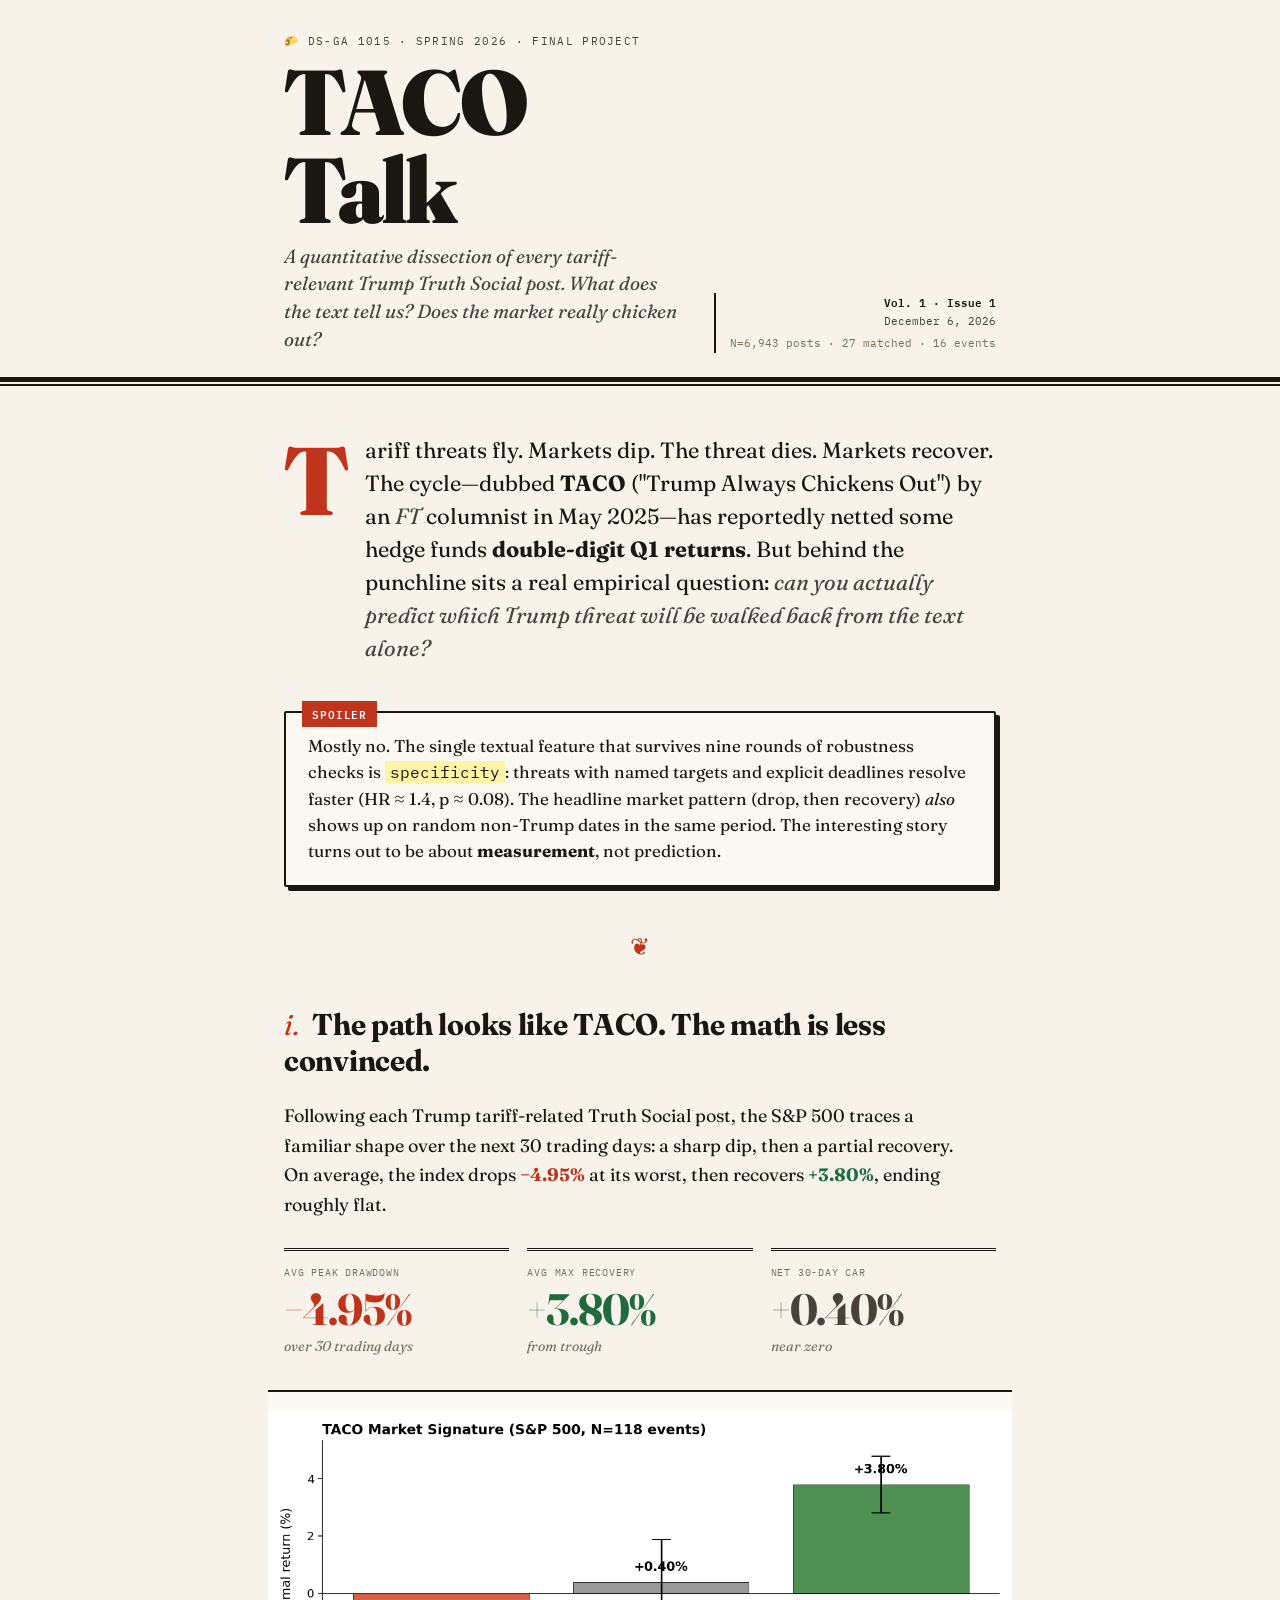
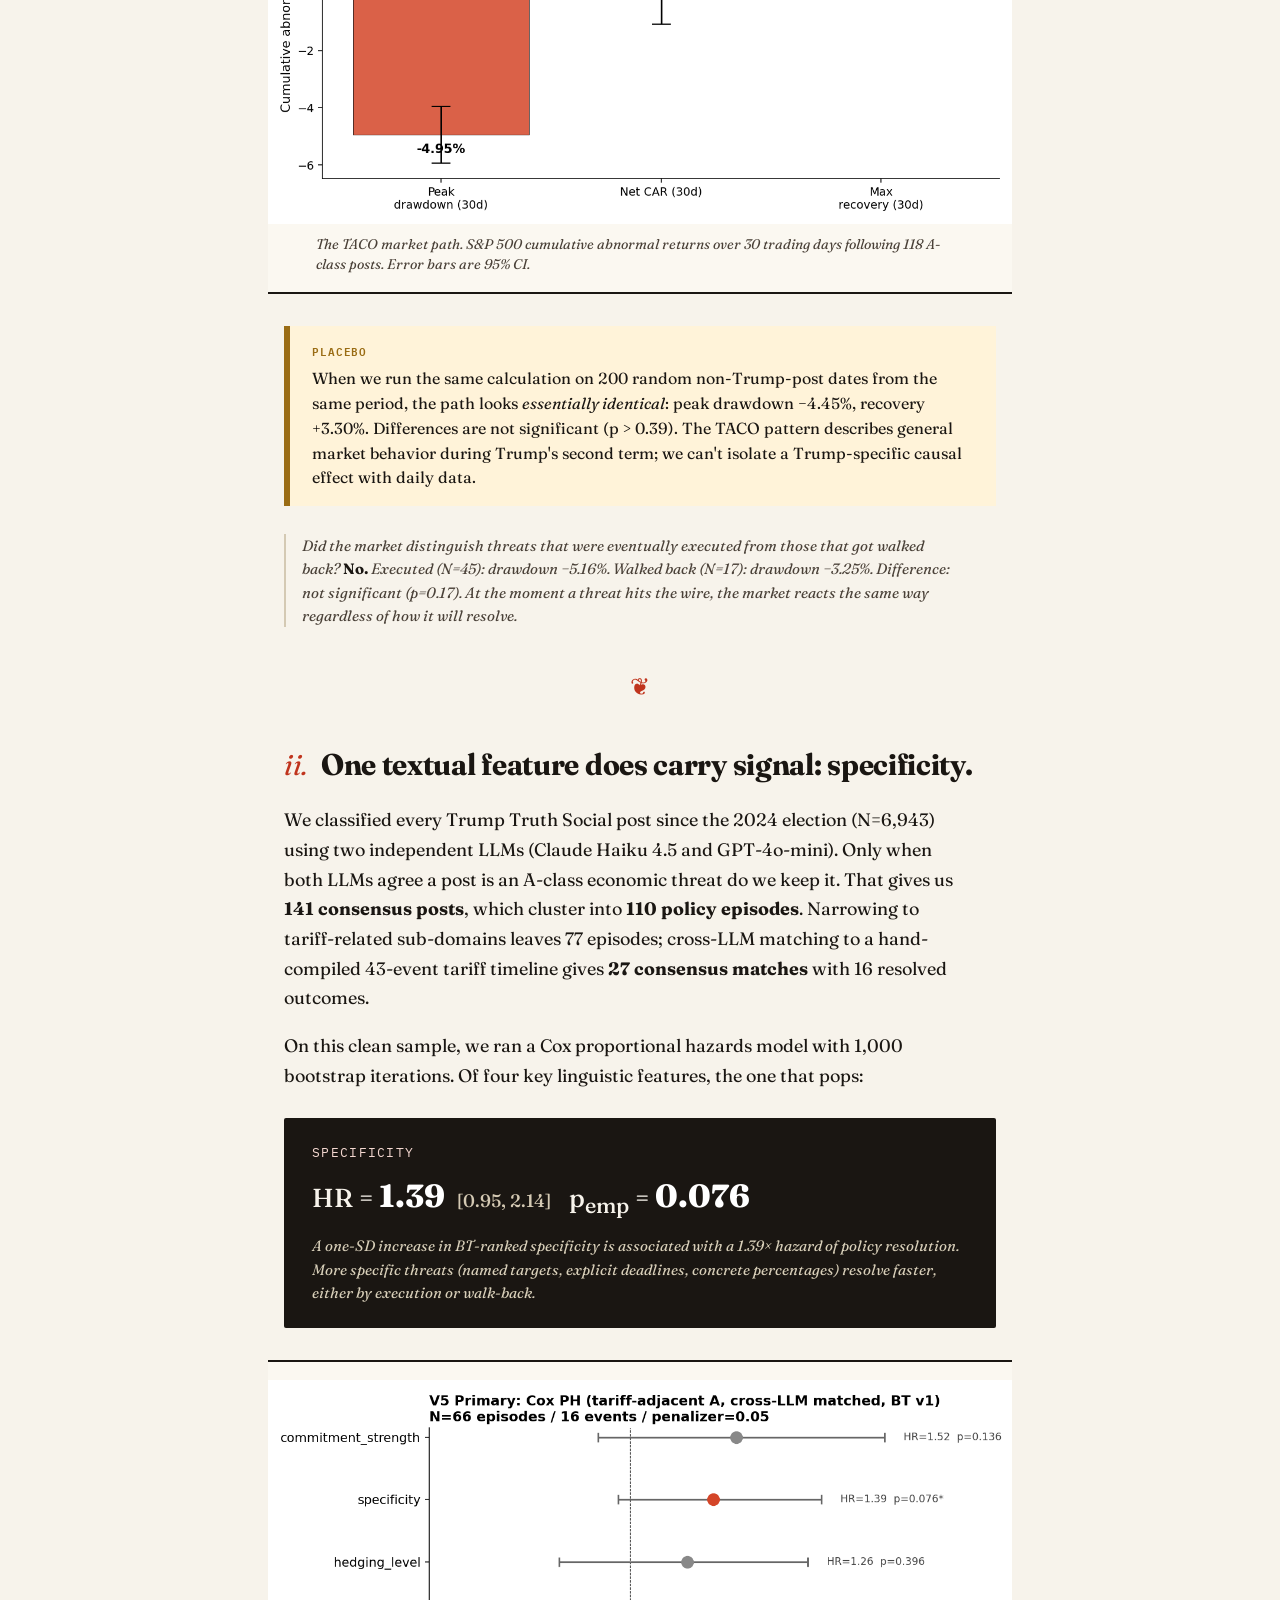
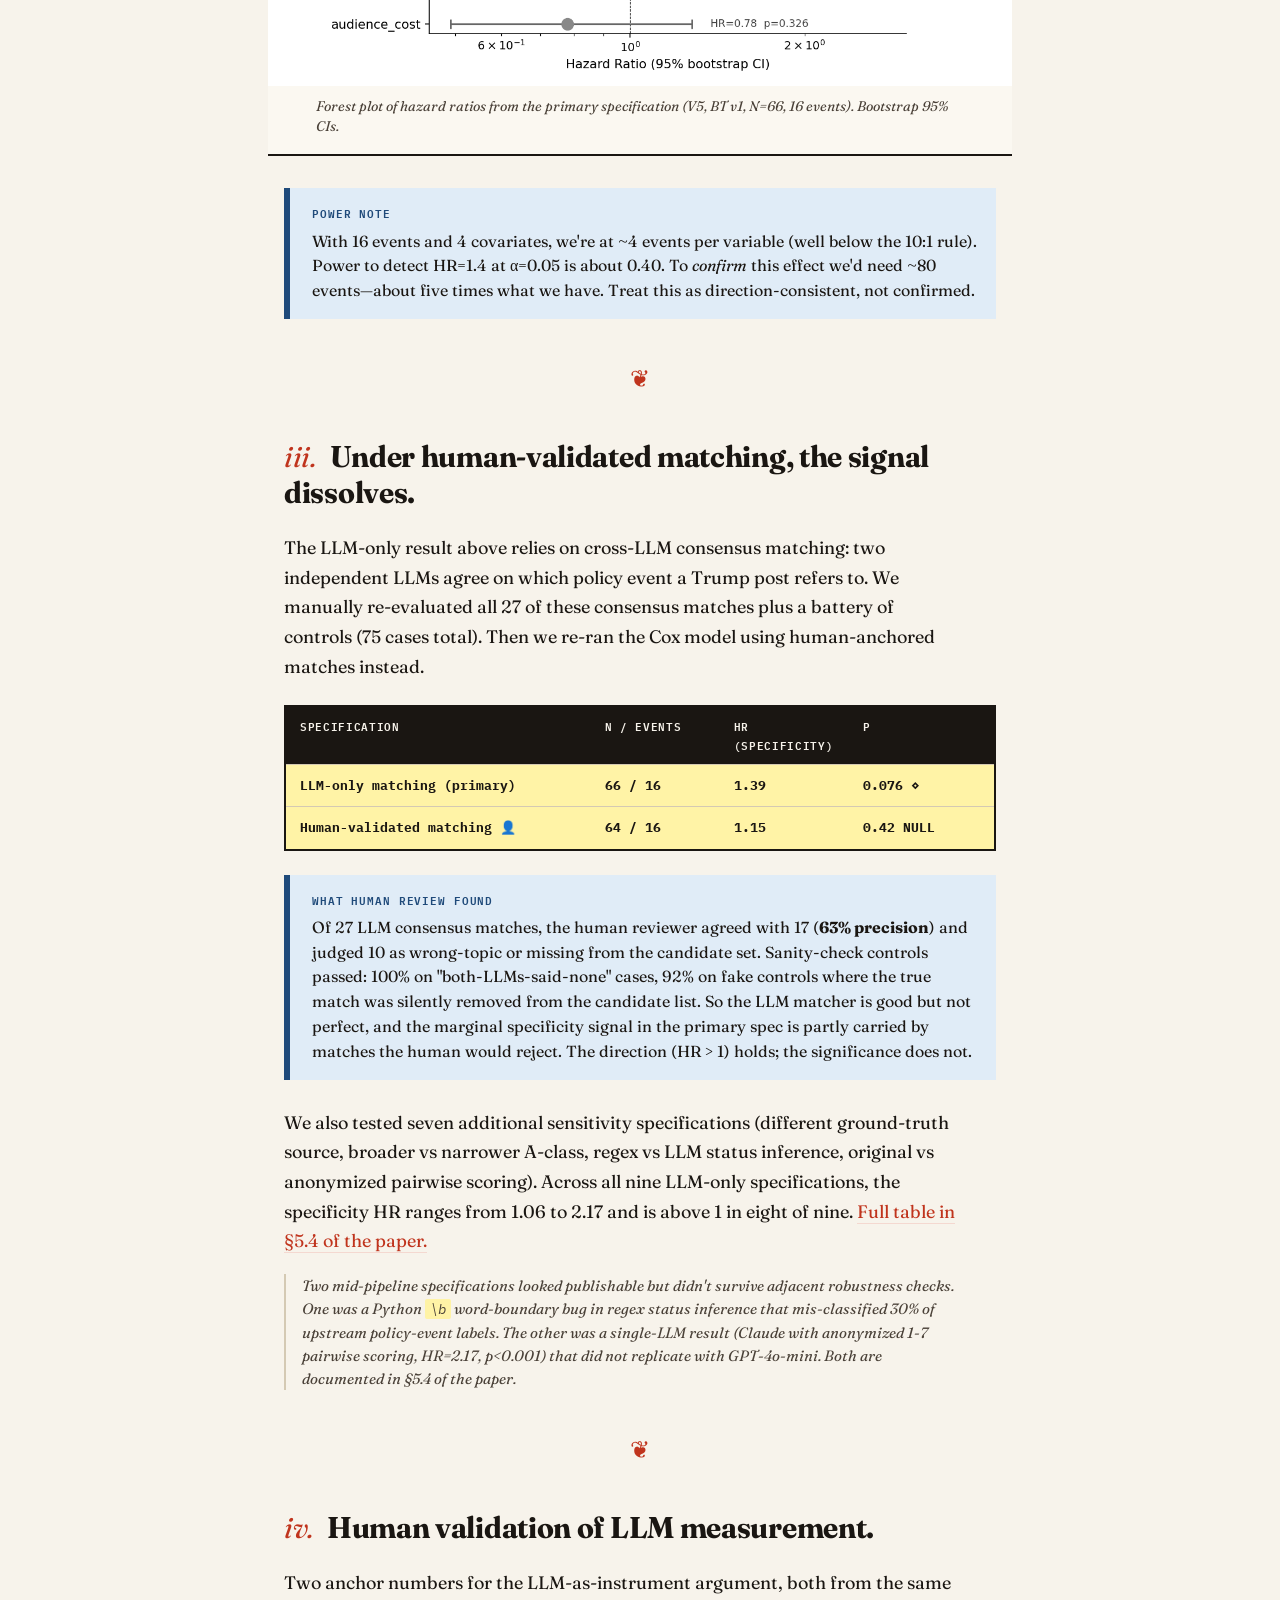
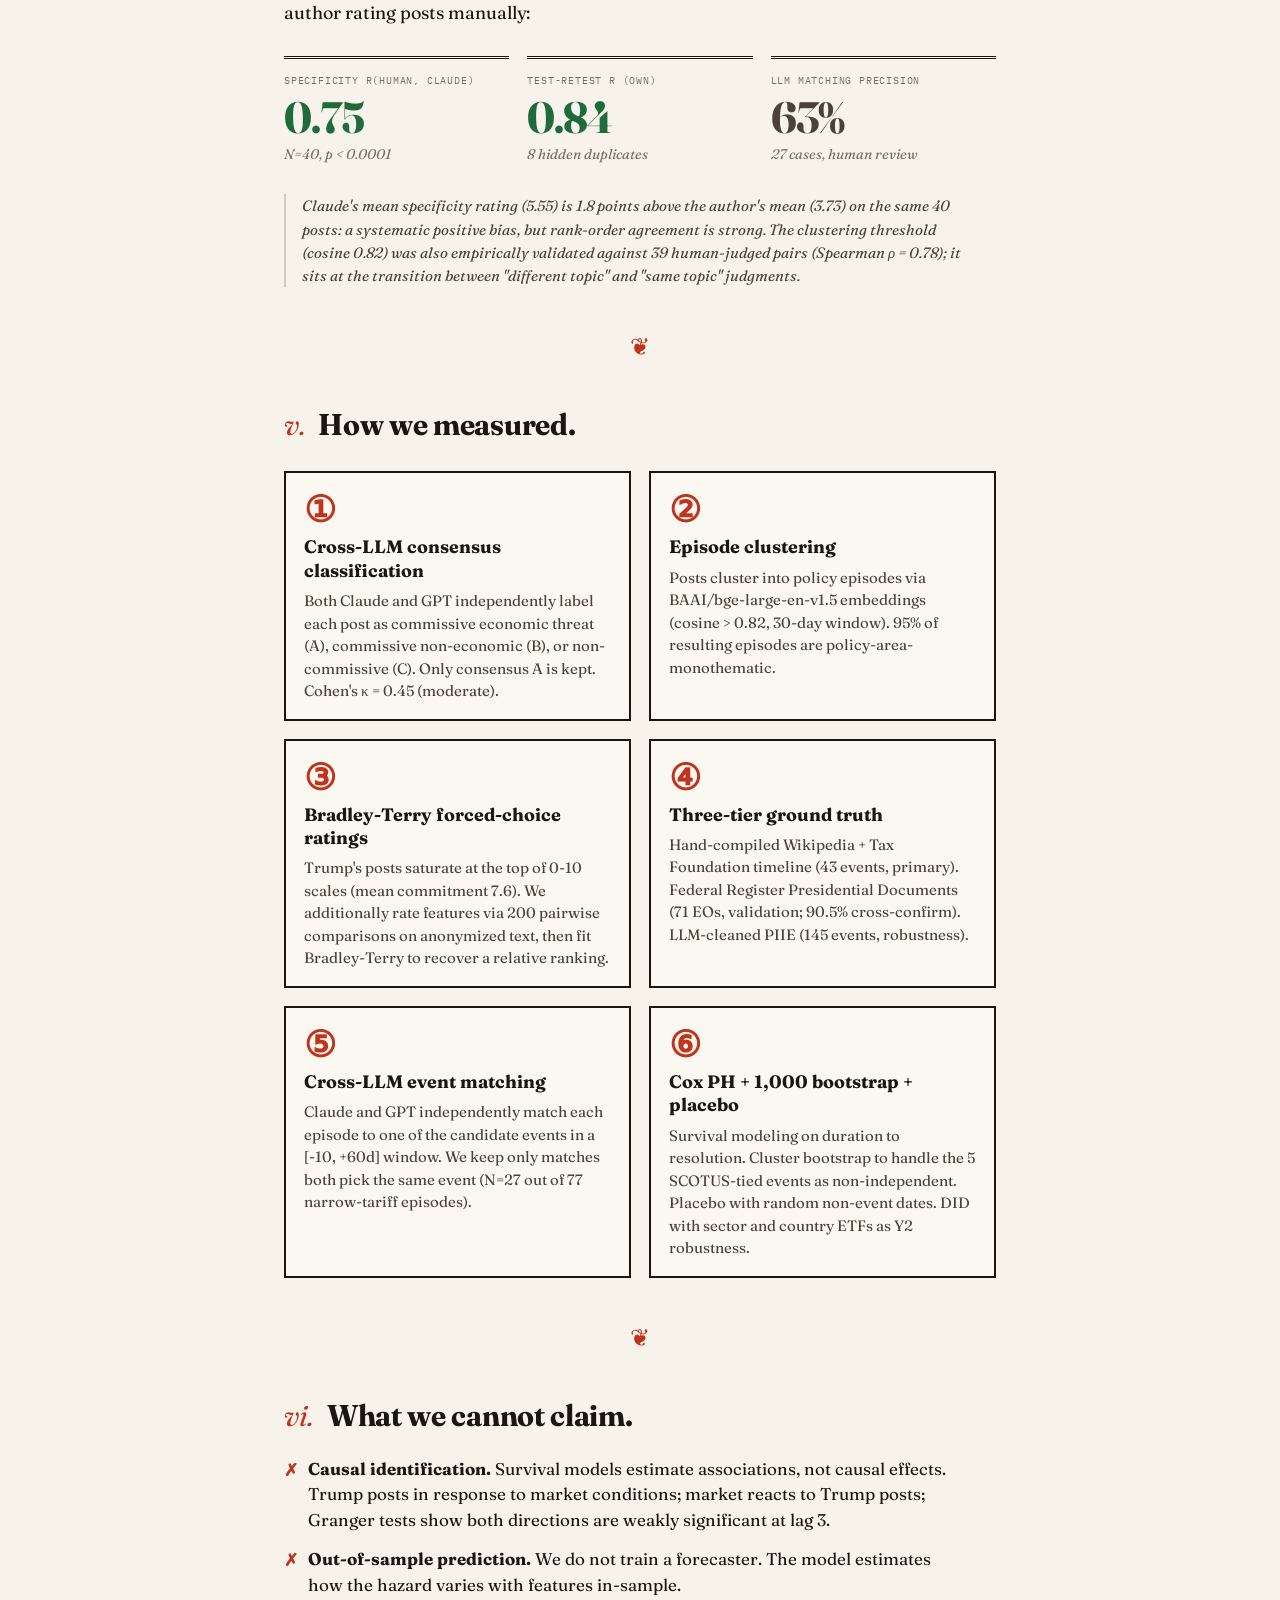
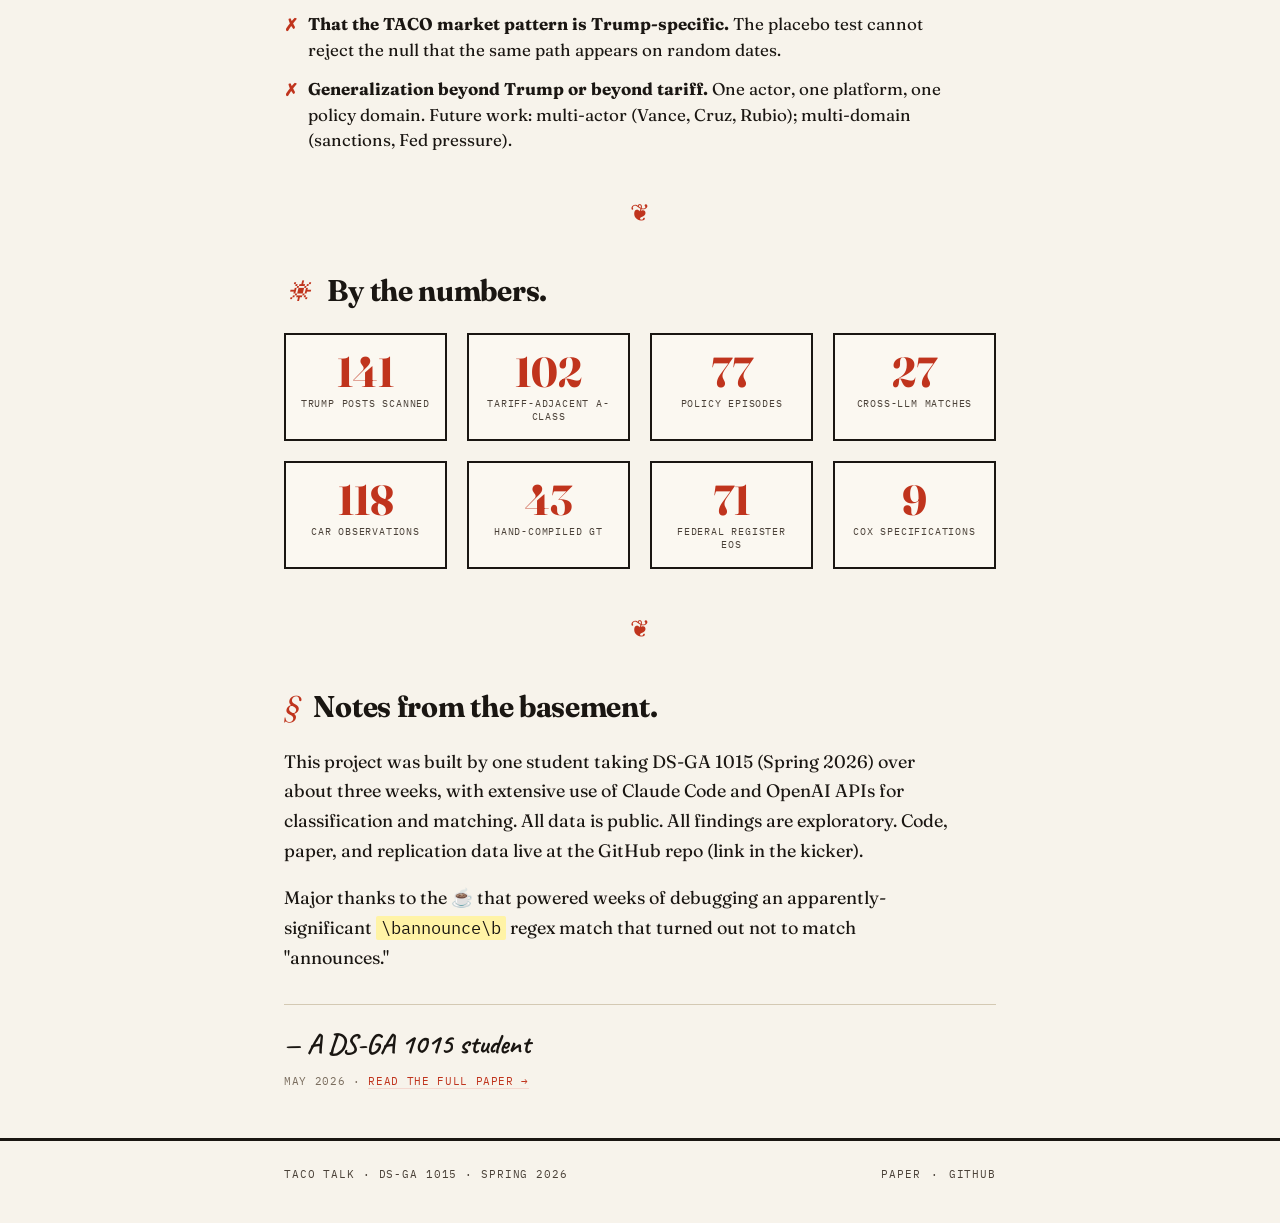
==== docs/index.html @ e04aaead "Rename app/ to docs/ for GitHub Pages" ====
<!doctype html>
<html lang="en">
<head>
<meta charset="utf-8" />
<meta name="viewport" content="width=device-width, initial-scale=1" />
<title>TACO Talk — Tariff Threats & Market Reactions</title>
<meta name="description" content="A quantitative dissection of Trump's tariff threats on Truth Social. NYU DS-GA 1015 final project, Spring 2026." />
<link rel="preconnect" href="https://fonts.googleapis.com">
<link rel="preconnect" href="https://fonts.gstatic.com" crossorigin>
<link href="https://fonts.googleapis.com/css2?family=Fraunces:opsz,wght,SOFT,WONK@9..144,300..900,0..100,0..1&family=Inter:wght@400;500;600;700&family=IBM+Plex+Mono:wght@400;500;600&family=Caveat:wght@500;700&display=swap" rel="stylesheet">
<link rel="stylesheet" href="./styles.css">
<link rel="icon" href="data:image/svg+xml,%3Csvg xmlns='http://www.w3.org/2000/svg' viewBox='0 0 100 100'%3E%3Ctext y='80' font-size='80'%3E🌮%3C/text%3E%3C/svg%3E">
</head>
<body>

<header class="header">
  <div class="wrap">
    <div class="masthead">
      <div class="masthead-left">
        <div class="kicker">🌮 DS-GA 1015 · Spring 2026 · Final Project</div>
        <h1 class="title">TACO Talk</h1>
        <div class="subtitle">
          A quantitative dissection of every tariff-relevant Trump Truth Social post.
          What does the text tell us? Does the market really chicken out?
        </div>
      </div>
      <div class="masthead-right">
        <div class="dateline">
          <div>Vol. 1 · Issue 1</div>
          <div id="dateline-date">May 12, 2026</div>
          <div class="vol-meta">N=6,943 posts · 27 matched · 16 events</div>
        </div>
      </div>
    </div>
  </div>
</header>

<nav class="rule-double"></nav>

<main class="wrap">

<!-- ============== HOOK ============== -->
<section class="story story-hook">
  <div class="dropcap-row">
    <div class="dropcap">T</div>
    <p class="lead">
      ariff threats fly. Markets dip. The threat dies. Markets recover. The cycle—dubbed
      <strong>TACO</strong> ("Trump Always Chickens Out") by an <em>FT</em> columnist in
      May 2025—has reportedly netted some hedge funds <strong>double-digit Q1 returns</strong>.
      But behind the punchline sits a real empirical question: <em>can you actually
      predict which Trump threat will be walked back from the text alone?</em>
    </p>
  </div>

  <div class="answer-box">
    <div class="answer-tag">Spoiler</div>
    <div class="answer-text">
      Mostly no. The single textual feature that survives nine rounds of robustness
      checks is <span class="tt">specificity</span>: threats with named targets and
      explicit deadlines resolve faster (HR ≈ 1.4, p ≈ 0.08). The headline market
      pattern (drop, then recovery) <em>also</em> shows up on random non-Trump dates
      in the same period. The interesting story turns out to be about
      <strong>measurement</strong>, not prediction.
    </div>
  </div>
</section>

<hr class="ornament">

<!-- ============== FINDING 1: TACO PATTERN ============== -->
<section class="story">
  <h2 class="section-title"><span class="numeral">i.</span> The path looks like TACO. The math is less convinced.</h2>

  <p>
    Following each Trump tariff-related Truth Social post, the S&amp;P 500 traces a
    familiar shape over the next 30 trading days: a sharp dip, then a partial recovery.
    On average, the index drops <strong class="hl-red">−4.95%</strong> at its worst,
    then recovers <strong class="hl-green">+3.80%</strong>, ending roughly flat.
  </p>

  <div class="stat-grid">
    <div class="stat">
      <div class="stat-label">Avg peak drawdown</div>
      <div class="stat-value stat-down">−4.95%</div>
      <div class="stat-sub">over 30 trading days</div>
    </div>
    <div class="stat">
      <div class="stat-label">Avg max recovery</div>
      <div class="stat-value stat-up">+3.80%</div>
      <div class="stat-sub">from trough</div>
    </div>
    <div class="stat">
      <div class="stat-label">Net 30-day CAR</div>
      <div class="stat-value stat-flat">+0.40%</div>
      <div class="stat-sub">near zero</div>
    </div>
  </div>

  <figure class="fig">
    <img src="./figures/fig_taco_signature.png" alt="TACO market signature: peak drawdown, net CAR, recovery">
    <figcaption>The TACO market path. S&amp;P 500 cumulative abnormal returns over 30 trading days following 118 A-class posts. Error bars are 95% CI.</figcaption>
  </figure>

  <div class="callout callout-warn">
    <div class="callout-tag">Placebo</div>
    <div class="callout-body">
      When we run the same calculation on 200 random non-Trump-post dates from
      the same period, the path looks <em>essentially identical</em>: peak drawdown
      −4.45%, recovery +3.30%. Differences are not significant (p &gt; 0.39).
      The TACO pattern describes general market behavior during Trump's second
      term; we can't isolate a Trump-specific causal effect with daily data.
    </div>
  </div>

  <p class="aside">
    Did the market distinguish threats that were eventually executed from
    those that got walked back? <strong>No.</strong> Executed (N=45): drawdown −5.16%.
    Walked back (N=17): drawdown −3.25%. Difference: not significant (p=0.17).
    At the moment a threat hits the wire, the market reacts the same way
    regardless of how it will resolve.
  </p>
</section>

<hr class="ornament">

<!-- ============== FINDING 2: SPECIFICITY ============== -->
<section class="story">
  <h2 class="section-title"><span class="numeral">ii.</span> One textual feature does carry signal: specificity.</h2>

  <p>
    We classified every Trump Truth Social post since the 2024 election (N=6,943)
    using two independent LLMs (Claude Haiku 4.5 and GPT-4o-mini). Only when both
    LLMs agree a post is an A-class economic threat do we keep it.
    That gives us <strong>141 consensus posts</strong>, which cluster into
    <strong>110 policy episodes</strong>. Narrowing to tariff-related sub-domains
    leaves 77 episodes; cross-LLM matching to a hand-compiled 43-event tariff
    timeline gives <strong>27 consensus matches</strong> with 16 resolved outcomes.
  </p>

  <p>
    On this clean sample, we ran a Cox proportional hazards model with 1,000
    bootstrap iterations. Of four key linguistic features, the one that pops:
  </p>

  <div class="finding-box">
    <div class="finding-feature">specificity</div>
    <div class="finding-stat">
      HR = <strong>1.39</strong> &nbsp;<span class="bracket">[0.95, 2.14]</span>
      &nbsp; p<sub>emp</sub> = <strong>0.076</strong>
    </div>
    <div class="finding-interp">
      A one-SD increase in BT-ranked specificity is associated with a 1.39× hazard
      of policy resolution. More specific threats (named targets, explicit
      deadlines, concrete percentages) resolve faster, either by execution or
      walk-back.
    </div>
  </div>

  <figure class="fig">
    <img src="./figures/fig_v5_primary_forest.png" alt="V5 primary Cox forest plot">
    <figcaption>Forest plot of hazard ratios from the primary specification (V5, BT v1, N=66, 16 events). Bootstrap 95% CIs.</figcaption>
  </figure>

  <div class="callout callout-info">
    <div class="callout-tag">Power note</div>
    <div class="callout-body">
      With 16 events and 4 covariates, we're at ~4 events per variable
      (well below the 10:1 rule). Power to detect HR=1.4 at α=0.05 is about 0.40.
      To <em>confirm</em> this effect we'd need ~80 events—about five times what
      we have. Treat this as direction-consistent, not confirmed.
    </div>
  </div>
</section>

<hr class="ornament">

<!-- ============== FINDING 3: HUMAN-VALIDATED COLLAPSE ============== -->
<section class="story">
  <h2 class="section-title"><span class="numeral">iii.</span> Under human-validated matching, the signal dissolves.</h2>

  <p>
    The LLM-only result above relies on cross-LLM consensus matching: two
    independent LLMs agree on which policy event a Trump post refers to. We
    manually re-evaluated all 27 of these consensus matches plus a battery of
    controls (75 cases total). Then we re-ran the Cox model using human-anchored
    matches instead.
  </p>

  <div class="trail-table">
    <div class="trail-row trail-head">
      <div>Specification</div>
      <div>N / events</div>
      <div>HR (specificity)</div>
      <div>p</div>
    </div>
    <div class="trail-row trail-primary">
      <div><strong>LLM-only matching (primary)</strong></div>
      <div><strong>66 / 16</strong></div>
      <div><strong>1.39</strong></div>
      <div><strong>0.076 ⋄</strong></div>
    </div>
    <div class="trail-row trail-primary">
      <div><strong>Human-validated matching 👤</strong></div>
      <div><strong>64 / 16</strong></div>
      <div><strong>1.15</strong></div>
      <div><strong>0.42 NULL</strong></div>
    </div>
  </div>

  <div class="callout callout-info" style="margin-top:24px">
    <div class="callout-tag">What human review found</div>
    <div class="callout-body">
      Of 27 LLM consensus matches, the human reviewer agreed with 17 (<strong>63%
      precision</strong>) and judged 10 as wrong-topic or missing from the
      candidate set. Sanity-check controls passed: 100% on "both-LLMs-said-none"
      cases, 92% on fake controls where the true match was silently removed from
      the candidate list. So the LLM matcher is good but not perfect, and the
      marginal specificity signal in the primary spec is partly carried by
      matches the human would reject. The direction (HR &gt; 1) holds; the
      significance does not.
    </div>
  </div>

  <p>
    We also tested seven additional sensitivity specifications (different
    ground-truth source, broader vs narrower A-class, regex vs LLM status
    inference, original vs anonymized pairwise scoring). Across all nine
    LLM-only specifications, the specificity HR ranges from 1.06 to 2.17 and
    is above 1 in eight of nine. <a href="../paper/draft.md#54-robustness-seven-independent-specifications">Full table in §5.4 of the paper.</a>
  </p>

  <p class="aside">
    Two mid-pipeline specifications looked publishable but didn't survive
    adjacent robustness checks. One was a Python <span class="tt">\b</span>
    word-boundary bug in regex status inference that mis-classified 30% of
    upstream policy-event labels. The other was a single-LLM result (Claude with
    anonymized 1-7 pairwise scoring, HR=2.17, p&lt;0.001) that did not replicate
    with GPT-4o-mini. Both are documented in §5.4 of the paper.
  </p>
</section>

<hr class="ornament">

<section class="story">
  <h2 class="section-title"><span class="numeral">iv.</span> Human validation of LLM measurement.</h2>

  <p>
    Two anchor numbers for the LLM-as-instrument argument, both from the same
    author rating posts manually:
  </p>

  <div class="stat-grid">
    <div class="stat">
      <div class="stat-label">Specificity r(human, Claude)</div>
      <div class="stat-value stat-up">0.75</div>
      <div class="stat-sub">N=40, p &lt; 0.0001</div>
    </div>
    <div class="stat">
      <div class="stat-label">Test-retest r (own)</div>
      <div class="stat-value stat-up">0.84</div>
      <div class="stat-sub">8 hidden duplicates</div>
    </div>
    <div class="stat">
      <div class="stat-label">LLM matching precision</div>
      <div class="stat-value stat-flat">63%</div>
      <div class="stat-sub">27 cases, human review</div>
    </div>
  </div>

  <p class="aside">
    Claude's mean specificity rating (5.55) is 1.8 points above the author's
    mean (3.73) on the same 40 posts: a systematic positive bias, but rank-order
    agreement is strong. The clustering threshold (cosine 0.82) was also
    empirically validated against 39 human-judged pairs (Spearman ρ = 0.78); it
    sits at the transition between "different topic" and "same topic" judgments.
  </p>
</section>

<hr class="ornament">

<!-- ============== HOW WE MEASURED ============== -->
<section class="story">
  <h2 class="section-title"><span class="numeral">v.</span> How we measured.</h2>

  <div class="method-grid">
    <div class="method-card">
      <div class="method-num">①</div>
      <div class="method-name">Cross-LLM consensus classification</div>
      <div class="method-body">
        Both Claude and GPT independently label each post as commissive economic
        threat (A), commissive non-economic (B), or non-commissive (C). Only
        consensus A is kept. Cohen's κ = 0.45 (moderate).
      </div>
    </div>
    <div class="method-card">
      <div class="method-num">②</div>
      <div class="method-name">Episode clustering</div>
      <div class="method-body">
        Posts cluster into policy episodes via BAAI/bge-large-en-v1.5 embeddings
        (cosine &gt; 0.82, 30-day window). 95% of resulting episodes are
        policy-area-monothematic.
      </div>
    </div>
    <div class="method-card">
      <div class="method-num">③</div>
      <div class="method-name">Bradley-Terry forced-choice ratings</div>
      <div class="method-body">
        Trump's posts saturate at the top of 0-10 scales (mean commitment 7.6).
        We additionally rate features via 200 pairwise comparisons on anonymized
        text, then fit Bradley-Terry to recover a relative ranking.
      </div>
    </div>
    <div class="method-card">
      <div class="method-num">④</div>
      <div class="method-name">Three-tier ground truth</div>
      <div class="method-body">
        Hand-compiled Wikipedia + Tax Foundation timeline (43 events, primary).
        Federal Register Presidential Documents (71 EOs, validation; 90.5% cross-confirm).
        LLM-cleaned PIIE (145 events, robustness).
      </div>
    </div>
    <div class="method-card">
      <div class="method-num">⑤</div>
      <div class="method-name">Cross-LLM event matching</div>
      <div class="method-body">
        Claude and GPT independently match each episode to one of the candidate
        events in a [-10, +60d] window. We keep only matches both pick the same
        event (N=27 out of 77 narrow-tariff episodes).
      </div>
    </div>
    <div class="method-card">
      <div class="method-num">⑥</div>
      <div class="method-name">Cox PH + 1,000 bootstrap + placebo</div>
      <div class="method-body">
        Survival modeling on duration to resolution. Cluster bootstrap to handle
        the 5 SCOTUS-tied events as non-independent. Placebo with random non-event
        dates. DID with sector and country ETFs as Y2 robustness.
      </div>
    </div>
  </div>
</section>

<hr class="ornament">

<!-- ============== WHAT WE CAN'T CLAIM ============== -->
<section class="story">
  <h2 class="section-title"><span class="numeral">vi.</span> What we cannot claim.</h2>

  <ul class="caveat-list">
    <li>
      <strong>Causal identification.</strong> Survival models estimate
      associations, not causal effects. Trump posts in response to market
      conditions; market reacts to Trump posts; Granger tests show both
      directions are weakly significant at lag 3.
    </li>
    <li>
      <strong>Out-of-sample prediction.</strong> We do not train a forecaster.
      The model estimates how the hazard varies with features in-sample.
    </li>
    <li>
      <strong>That the TACO market pattern is Trump-specific.</strong> The
      placebo test cannot reject the null that the same path appears on random
      dates.
    </li>
    <li>
      <strong>Generalization beyond Trump or beyond tariff.</strong> One actor,
      one platform, one policy domain. Future work: multi-actor (Vance, Cruz,
      Rubio); multi-domain (sanctions, Fed pressure).
    </li>
  </ul>
</section>

<hr class="ornament">

<!-- ============== STATS SNAPSHOT ============== -->
<section class="story stats-snapshot">
  <h2 class="section-title"><span class="numeral">⛯</span> By the numbers.</h2>

  <div class="big-stat-grid" id="big-stats">
    <!-- populated by app.js -->
  </div>
</section>

<hr class="ornament">

<!-- ============== ABOUT ============== -->
<section class="story">
  <h2 class="section-title"><span class="numeral">§</span> Notes from the basement.</h2>
  <p>
    This project was built by one student taking DS-GA 1015 (Spring 2026)
    over about three weeks, with extensive use of Claude Code and OpenAI
    APIs for classification and matching. All data is public. All findings
    are exploratory. Code, paper, and replication data live at the GitHub
    repo (link in the kicker).
  </p>
  <p>
    Major thanks to the &#x2615; that powered weeks of debugging an
    apparently-significant <span class="tt">\bannounce\b</span> regex match
    that turned out not to match "announces."
  </p>
  <div class="signature">
    <div class="sig-handwriting">— A DS-GA 1015 student</div>
    <div class="sig-meta">May 2026 · <a href="paper/draft.md">read the full paper →</a></div>
  </div>
</section>

</main>

<footer class="footer">
  <div class="wrap footer-inner">
    <div>TACO Talk · DS-GA 1015 · Spring 2026</div>
    <div class="footer-links">
      <a href="../paper/draft.md">paper</a>
      <span>·</span>
      <a href="https://github.com/" id="github-link">github</a>
    </div>
  </div>
</footer>

<script src="./data.js"></script>
<script src="./app.js"></script>
</body>
</html>
---- docs/styles.css ----
/* TACO Talk — newspaper-style essay with personality */

:root {
  --bg: #f7f3eb;             /* warm off-white, newsprint */
  --bg-card: #fbf8f1;
  --ink: #1a1612;            /* warm black */
  --ink-soft: #4a4138;
  --ink-faint: #7a6d5e;
  --rule: #1a1612;
  --rule-soft: #d4c9b3;
  --accent: #c0341d;         /* TACO red */
  --accent-soft: #f4d8d0;
  --green: #1f6b3e;
  --amber: #9a6c14;
  --blue: #1f4a7a;
  --highlight: #fff3a6;
}

* { box-sizing: border-box; margin: 0; padding: 0; }

html, body {
  background: var(--bg);
  color: var(--ink);
  font-family: "Fraunces", "Charter", Georgia, "Times New Roman", serif;
  font-size: 18px;
  line-height: 1.65;
  -webkit-font-smoothing: antialiased;
  text-rendering: optimizeLegibility;
}

.wrap {
  max-width: 760px;
  margin: 0 auto;
  padding: 0 24px;
}

/* ============ HEADER / MASTHEAD ============ */
.header {
  padding: 32px 0 24px;
  border-bottom: 3px solid var(--ink);
}

.masthead {
  display: flex;
  justify-content: space-between;
  align-items: flex-end;
  gap: 32px;
  flex-wrap: wrap;
}

.masthead-left { flex: 1; min-width: 280px; }
.masthead-right { text-align: right; }

.kicker {
  font-family: "IBM Plex Mono", monospace;
  font-size: 11px;
  text-transform: uppercase;
  letter-spacing: 0.12em;
  color: var(--ink-soft);
  margin-bottom: 8px;
}

.title {
  font-family: "Fraunces", serif;
  font-weight: 900;
  font-size: clamp(48px, 9vw, 92px);
  line-height: 0.95;
  letter-spacing: -0.025em;
  color: var(--ink);
  font-variation-settings: "opsz" 144, "SOFT" 30, "WONK" 1;
  margin-bottom: 10px;
}

.subtitle {
  font-family: "Fraunces", serif;
  font-weight: 400;
  font-size: 19px;
  font-style: italic;
  color: var(--ink-soft);
  line-height: 1.45;
  max-width: 520px;
}

.dateline {
  font-family: "IBM Plex Mono", monospace;
  font-size: 11px;
  color: var(--ink-soft);
  line-height: 1.7;
  text-align: right;
  border-left: 2px solid var(--ink);
  padding-left: 14px;
}
.dateline > div:first-child { font-weight: 600; color: var(--ink); }
.vol-meta { margin-top: 4px; color: var(--ink-faint); }

/* ============ DOUBLE RULE NAV ============ */
.rule-double {
  height: 6px;
  border-top: 2px solid var(--ink);
  border-bottom: 2px solid var(--ink);
  margin: 0;
  background: var(--bg);
}
.rule-double::before {
  content: "";
  display: block;
  height: 1px;
  background: var(--ink);
  margin: 2px 0;
}

main { padding-bottom: 80px; padding-top: 32px; }

/* ============ STORY SECTIONS ============ */
.story {
  margin: 48px 0;
  font-size: 18px;
}

.story p {
  margin-bottom: 18px;
  max-width: 680px;
}

.story-hook .dropcap-row {
  display: flex;
  align-items: flex-start;
  gap: 16px;
}

.dropcap {
  font-family: "Fraunces", serif;
  font-weight: 900;
  font-size: 96px;
  line-height: 0.85;
  color: var(--accent);
  flex-shrink: 0;
  font-variation-settings: "opsz" 144, "SOFT" 30, "WONK" 1;
  padding-top: 6px;
}

.lead {
  font-size: 22px;
  line-height: 1.5;
  font-family: "Fraunces", serif;
  font-weight: 400;
  color: var(--ink);
}
.lead strong { font-weight: 700; }
.lead em { font-style: italic; color: var(--ink-soft); }

/* ============ SECTION TITLES ============ */
.section-title {
  font-family: "Fraunces", serif;
  font-weight: 700;
  font-size: 30px;
  line-height: 1.2;
  letter-spacing: -0.01em;
  color: var(--ink);
  margin: 0 0 22px;
  font-variation-settings: "opsz" 72, "SOFT" 20;
}

.numeral {
  font-family: "Fraunces", serif;
  font-style: italic;
  font-weight: 400;
  color: var(--accent);
  margin-right: 8px;
  font-variation-settings: "opsz" 72;
}

/* ============ ANSWER BOX (hook) ============ */
.answer-box {
  margin: 28px 0 0;
  background: var(--bg-card);
  border: 2px solid var(--ink);
  border-radius: 2px;
  padding: 20px 22px;
  position: relative;
  box-shadow: 4px 4px 0 var(--ink);
}
.answer-tag {
  position: absolute;
  top: -12px;
  left: 16px;
  background: var(--accent);
  color: white;
  font-family: "IBM Plex Mono", monospace;
  font-size: 11px;
  font-weight: 600;
  text-transform: uppercase;
  letter-spacing: 0.08em;
  padding: 4px 10px;
}
.answer-text {
  font-family: "Fraunces", serif;
  font-size: 17px;
  line-height: 1.55;
  color: var(--ink);
}

/* ============ STATS ============ */
.stat-grid {
  display: grid;
  grid-template-columns: repeat(auto-fit, minmax(180px, 1fr));
  gap: 18px;
  margin: 28px 0;
}
.stat {
  border-top: 3px double var(--ink);
  padding-top: 14px;
}
.stat-label {
  font-family: "IBM Plex Mono", monospace;
  font-size: 10px;
  text-transform: uppercase;
  letter-spacing: 0.08em;
  color: var(--ink-faint);
  margin-bottom: 6px;
}
.stat-value {
  font-family: "Fraunces", serif;
  font-weight: 700;
  font-size: 44px;
  line-height: 1;
  letter-spacing: -0.025em;
  font-variation-settings: "opsz" 144;
}
.stat-down { color: var(--accent); }
.stat-up { color: var(--green); }
.stat-flat { color: var(--ink-soft); }
.stat-sub {
  font-family: "Fraunces", serif;
  font-style: italic;
  font-size: 14px;
  color: var(--ink-faint);
  margin-top: 4px;
}

/* ============ FIGURES ============ */
.fig {
  margin: 32px -16px;
  border-top: 2px solid var(--ink);
  border-bottom: 2px solid var(--ink);
  padding: 18px 0;
  background: var(--bg-card);
}
.fig img {
  display: block;
  width: 100%;
  height: auto;
  margin: 0 auto;
}
.fig figcaption {
  font-family: "Fraunces", serif;
  font-style: italic;
  font-size: 14px;
  line-height: 1.45;
  color: var(--ink-soft);
  padding: 10px 16px 0;
  max-width: 680px;
  margin: 0 auto;
}

/* ============ CALLOUTS ============ */
.callout {
  margin: 28px 0;
  padding: 16px 18px 16px 22px;
  border-left: 6px solid var(--accent);
  background: var(--accent-soft);
  position: relative;
}
.callout-warn { border-left-color: var(--amber); background: #fff3d9; }
.callout-info { border-left-color: var(--blue); background: #e0ecf7; }
.callout-tag {
  font-family: "IBM Plex Mono", monospace;
  font-size: 11px;
  text-transform: uppercase;
  letter-spacing: 0.08em;
  font-weight: 600;
  margin-bottom: 6px;
  color: var(--ink);
}
.callout-warn .callout-tag { color: var(--amber); }
.callout-info .callout-tag { color: var(--blue); }
.callout-body {
  font-family: "Fraunces", serif;
  font-size: 16px;
  line-height: 1.55;
  color: var(--ink);
}

/* ============ FINDING BOX ============ */
.finding-box {
  margin: 28px 0;
  background: var(--ink);
  color: var(--bg);
  padding: 24px 28px;
  border-radius: 2px;
}
.finding-feature {
  font-family: "IBM Plex Mono", monospace;
  font-size: 13px;
  text-transform: uppercase;
  letter-spacing: 0.1em;
  color: var(--accent-soft);
  margin-bottom: 10px;
}
.finding-stat {
  font-family: "Fraunces", serif;
  font-size: 26px;
  font-weight: 500;
  line-height: 1.35;
  margin-bottom: 14px;
}
.finding-stat strong {
  font-weight: 800;
  font-size: 32px;
  color: white;
}
.finding-stat .bracket {
  font-size: 18px;
  color: var(--rule-soft);
}
.finding-interp {
  font-family: "Fraunces", serif;
  font-size: 15px;
  line-height: 1.55;
  color: #d8cfb9;
  font-style: italic;
}

/* ============ ASIDES ============ */
.aside {
  font-family: "Fraunces", serif;
  font-size: 15px;
  line-height: 1.55;
  font-style: italic;
  color: var(--ink-soft);
  border-left: 2px solid var(--rule-soft);
  padding-left: 16px;
  margin: 18px 0;
  max-width: 660px;
}
.aside strong { font-style: normal; color: var(--ink); }

/* ============ TRAIL TABLE ============ */
.trail-table {
  margin: 24px 0;
  font-family: "IBM Plex Mono", monospace;
  font-size: 13px;
  border: 2px solid var(--ink);
  background: var(--bg-card);
}
.trail-row {
  display: grid;
  grid-template-columns: 2.5fr 1fr 1fr 1fr;
  gap: 12px;
  padding: 10px 14px;
  border-bottom: 1px solid var(--rule-soft);
}
.trail-row:last-child { border-bottom: none; }
.trail-head {
  background: var(--ink);
  color: var(--bg);
  font-weight: 600;
  text-transform: uppercase;
  font-size: 11px;
  letter-spacing: 0.06em;
}
.trail-primary {
  background: #fff3a6;
  font-weight: 600;
}
.trail-warn { background: #fde0d6; }

/* ============ METHOD GRID ============ */
.method-grid {
  display: grid;
  grid-template-columns: repeat(auto-fit, minmax(260px, 1fr));
  gap: 18px;
  margin: 28px 0;
}
.method-card {
  border: 2px solid var(--ink);
  padding: 18px 18px 16px;
  background: var(--bg-card);
  position: relative;
}
.method-num {
  font-family: "Fraunces", serif;
  font-weight: 700;
  font-size: 36px;
  line-height: 1;
  color: var(--accent);
  margin-bottom: 8px;
  font-variation-settings: "opsz" 144;
}
.method-name {
  font-family: "Fraunces", serif;
  font-weight: 700;
  font-size: 18px;
  line-height: 1.3;
  margin-bottom: 8px;
  color: var(--ink);
}
.method-body {
  font-family: "Fraunces", serif;
  font-size: 15px;
  line-height: 1.5;
  color: var(--ink-soft);
}

/* ============ CAVEAT LIST ============ */
.caveat-list {
  list-style: none;
  margin: 16px 0;
  padding: 0;
}
.caveat-list li {
  margin-bottom: 14px;
  padding-left: 24px;
  position: relative;
  font-size: 17px;
  line-height: 1.5;
  max-width: 680px;
}
.caveat-list li::before {
  content: "✗";
  position: absolute;
  left: 0;
  top: 2px;
  color: var(--accent);
  font-weight: 700;
  font-family: "IBM Plex Mono", monospace;
}
.caveat-list strong { color: var(--ink); }

/* ============ BIG STATS ============ */
.big-stat-grid {
  display: grid;
  grid-template-columns: repeat(auto-fit, minmax(140px, 1fr));
  gap: 20px;
  margin: 24px 0;
}
.big-stat {
  text-align: center;
  padding: 16px 12px;
  background: var(--bg-card);
  border: 2px solid var(--ink);
}
.big-stat-num {
  font-family: "Fraunces", serif;
  font-weight: 700;
  font-size: 42px;
  line-height: 1;
  color: var(--accent);
  font-variation-settings: "opsz" 144;
  margin-bottom: 4px;
}
.big-stat-label {
  font-family: "IBM Plex Mono", monospace;
  font-size: 10px;
  text-transform: uppercase;
  letter-spacing: 0.08em;
  color: var(--ink-soft);
  line-height: 1.3;
}

/* ============ SIGNATURE ============ */
.signature {
  margin-top: 32px;
  padding-top: 16px;
  border-top: 1px solid var(--rule-soft);
}
.sig-handwriting {
  font-family: "Caveat", cursive;
  font-size: 28px;
  color: var(--ink);
  font-weight: 700;
}
.sig-meta {
  font-family: "IBM Plex Mono", monospace;
  font-size: 11px;
  color: var(--ink-faint);
  text-transform: uppercase;
  letter-spacing: 0.06em;
  margin-top: 4px;
}
.sig-meta a { color: var(--accent); }

/* ============ ORNAMENT (section break) ============ */
hr.ornament {
  border: none;
  text-align: center;
  margin: 48px 0;
  position: relative;
  height: 24px;
}
hr.ornament::before {
  content: "❦";
  font-family: "Fraunces", serif;
  font-size: 24px;
  color: var(--accent);
  background: var(--bg);
  padding: 0 16px;
  position: absolute;
  left: 50%;
  top: 50%;
  transform: translate(-50%, -50%);
}
hr.ornament::after {
  content: "";
  display: block;
  border-top: 1px solid var(--rule-soft);
  position: absolute;
  top: 50%;
  left: 0;
  right: 0;
  z-index: -1;
}

/* ============ TEXT HIGHLIGHTS ============ */
.hl-red { color: var(--accent); }
.hl-green { color: var(--green); }
.tt {
  font-family: "IBM Plex Mono", monospace;
  font-size: 0.92em;
  background: var(--highlight);
  padding: 1px 5px;
  border-radius: 2px;
}
strong { font-weight: 700; }
em { font-style: italic; }

a {
  color: var(--accent);
  text-decoration: none;
  border-bottom: 1px solid var(--accent-soft);
  transition: border-color 0.15s;
}
a:hover { border-color: var(--accent); }

/* ============ FOOTER ============ */
.footer {
  border-top: 3px solid var(--ink);
  padding: 24px 0 40px;
  background: var(--bg);
}
.footer-inner {
  display: flex;
  justify-content: space-between;
  font-family: "IBM Plex Mono", monospace;
  font-size: 11px;
  color: var(--ink-soft);
  text-transform: uppercase;
  letter-spacing: 0.08em;
}
.footer-links { display: flex; gap: 10px; }
.footer-links a {
  color: var(--ink-soft);
  border-bottom: none;
}
.footer-links a:hover { color: var(--accent); }

/* ============ RESPONSIVE ============ */
@media (max-width: 640px) {
  body { font-size: 17px; }
  .title { font-size: 56px; }
  .lead { font-size: 19px; }
  .section-title { font-size: 24px; }
  .stat-value { font-size: 36px; }
  .finding-stat { font-size: 22px; }
  .finding-stat strong { font-size: 26px; }
  .trail-row {
    grid-template-columns: 2fr 1fr 1fr 1fr;
    font-size: 11px;
    gap: 6px;
    padding: 8px 10px;
  }
  .dateline { text-align: left; border-left: none; border-top: 2px solid var(--ink); padding: 8px 0 0; }
  .masthead-right { text-align: left; }
  .fig { margin-left: -8px; margin-right: -8px; }
  .dropcap { font-size: 72px; }
}
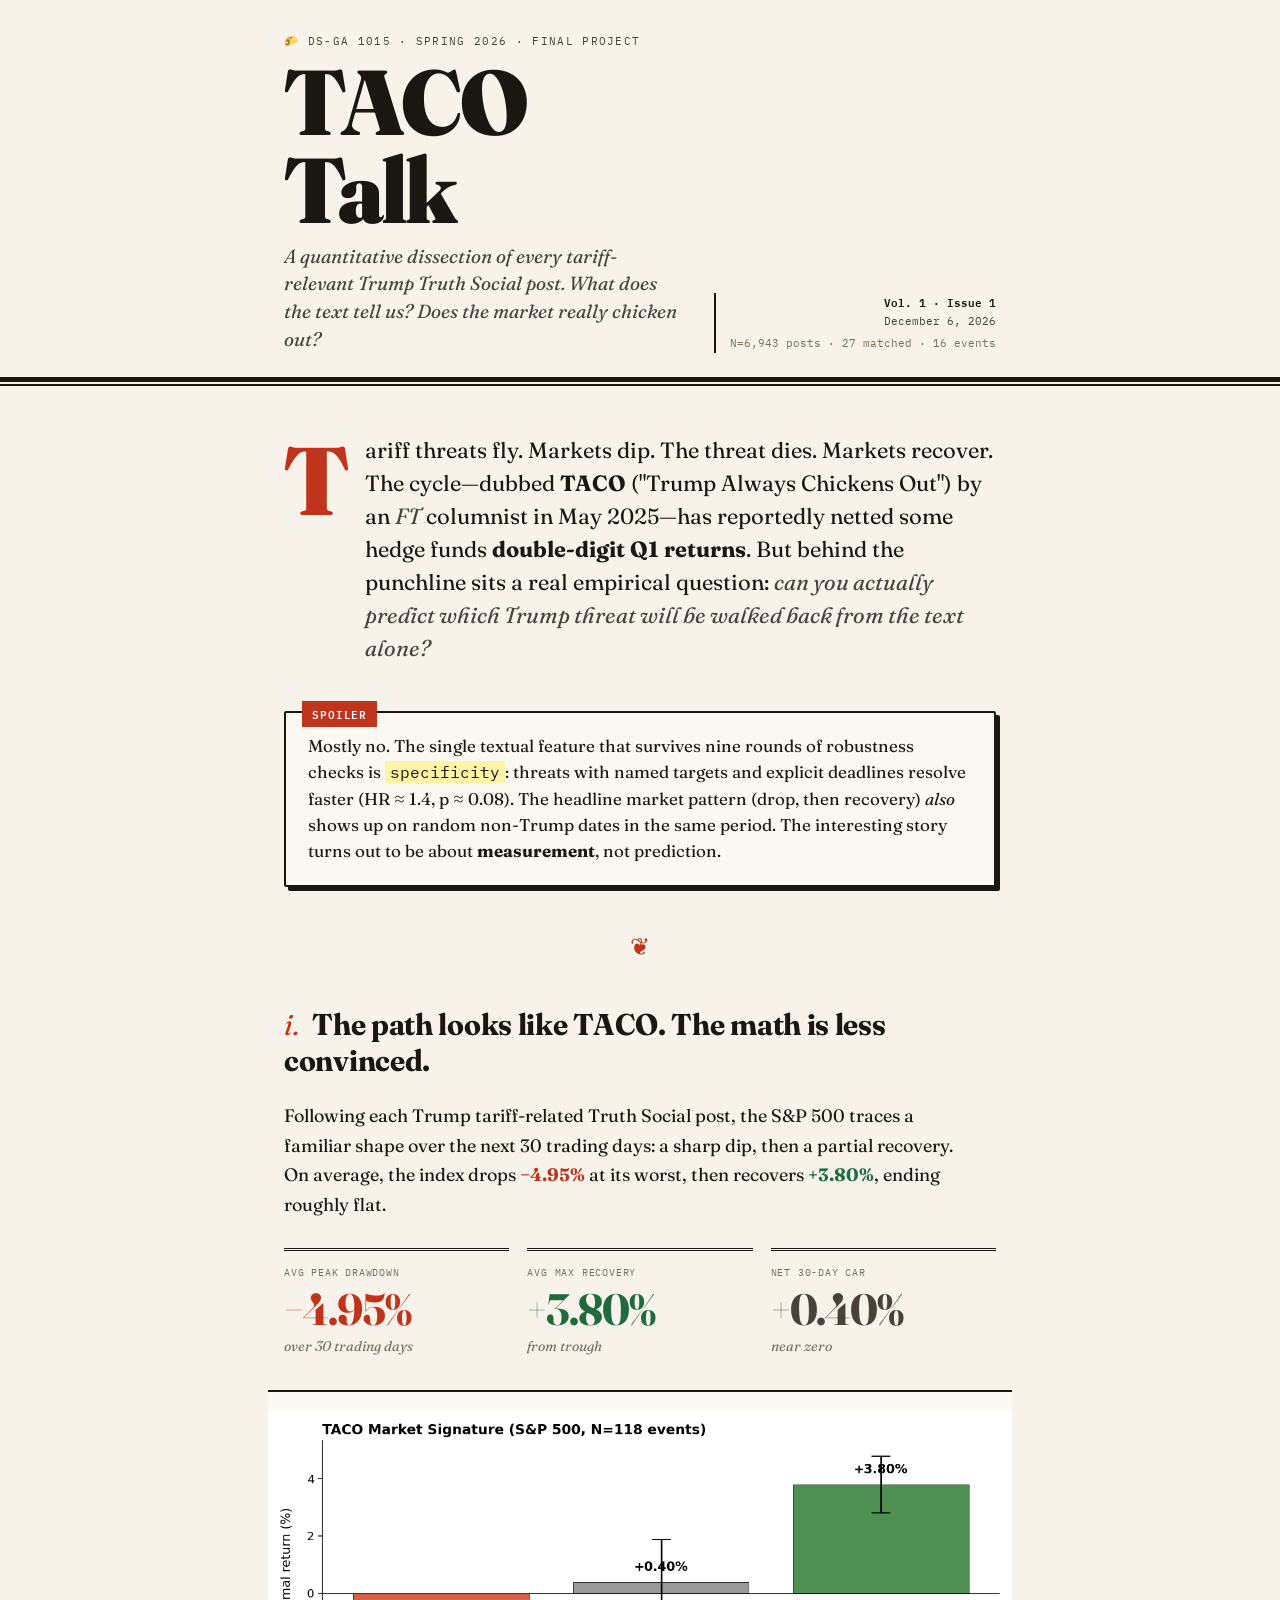
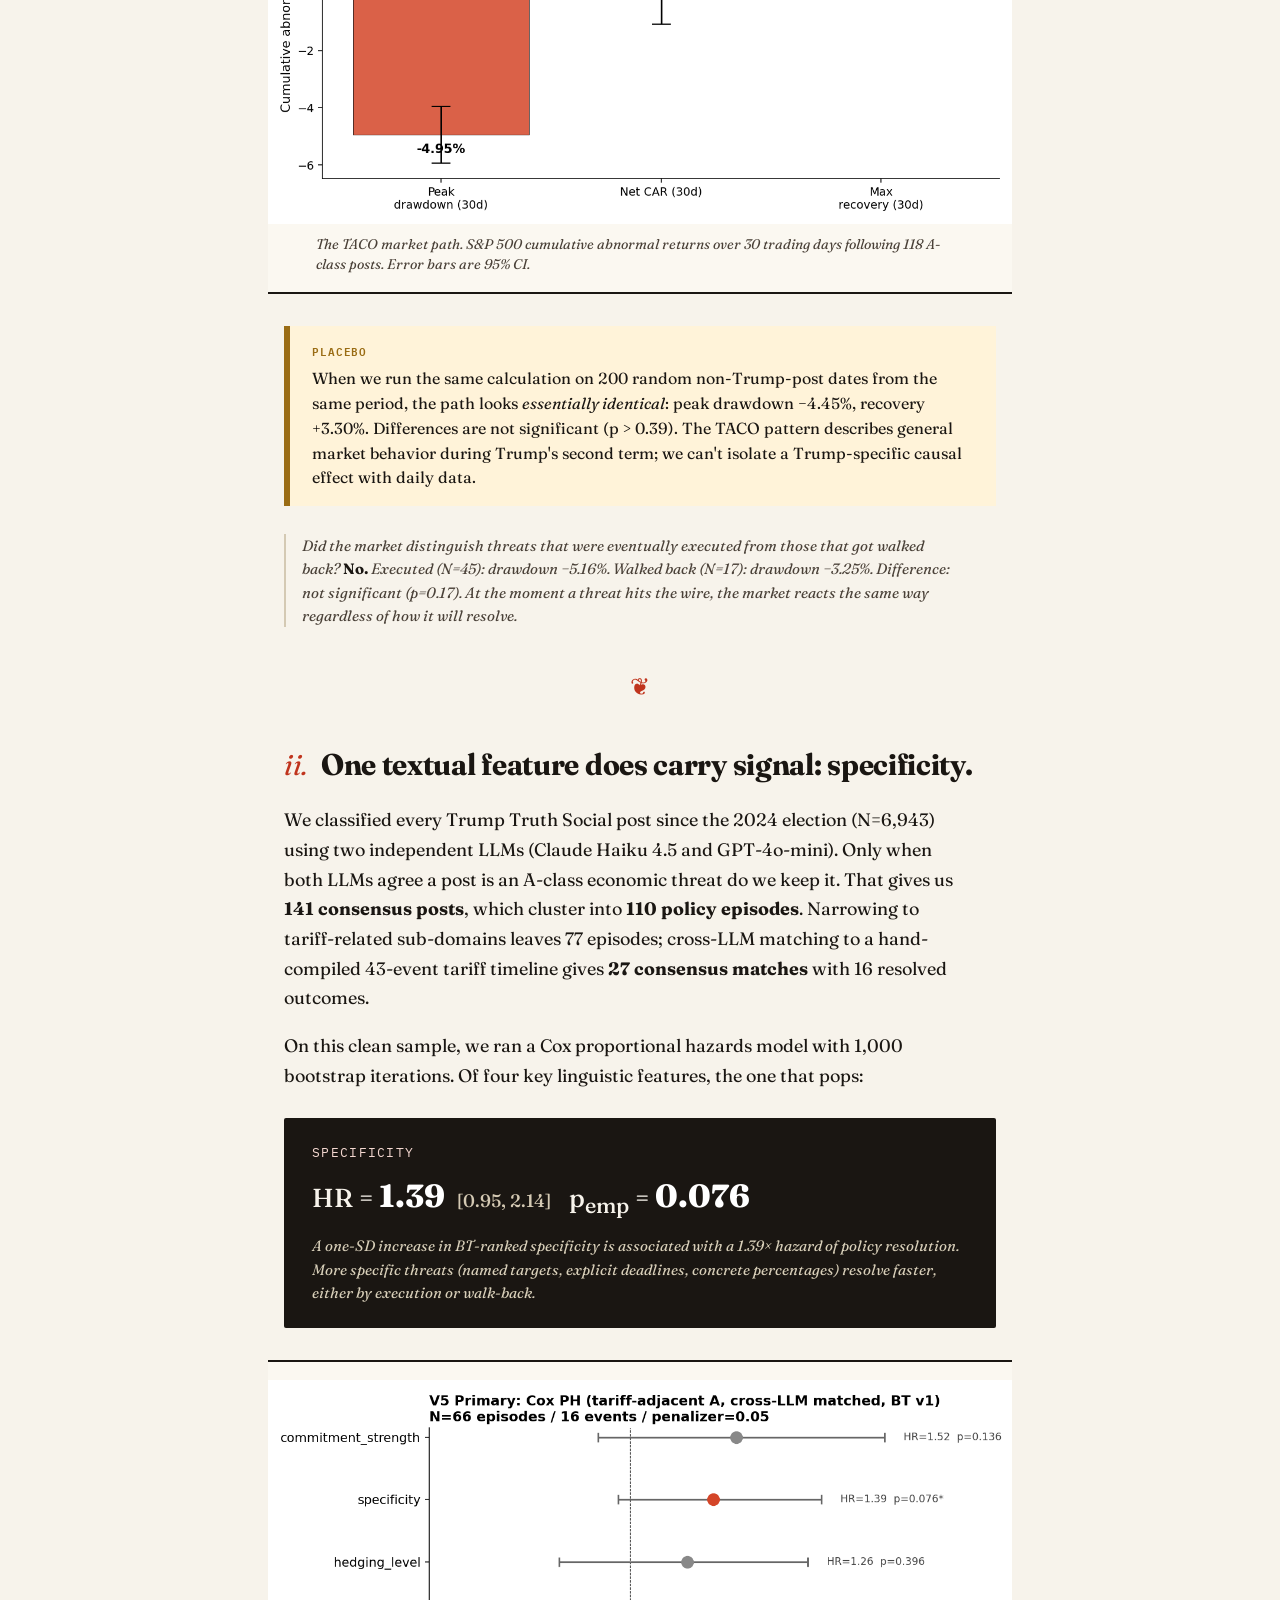
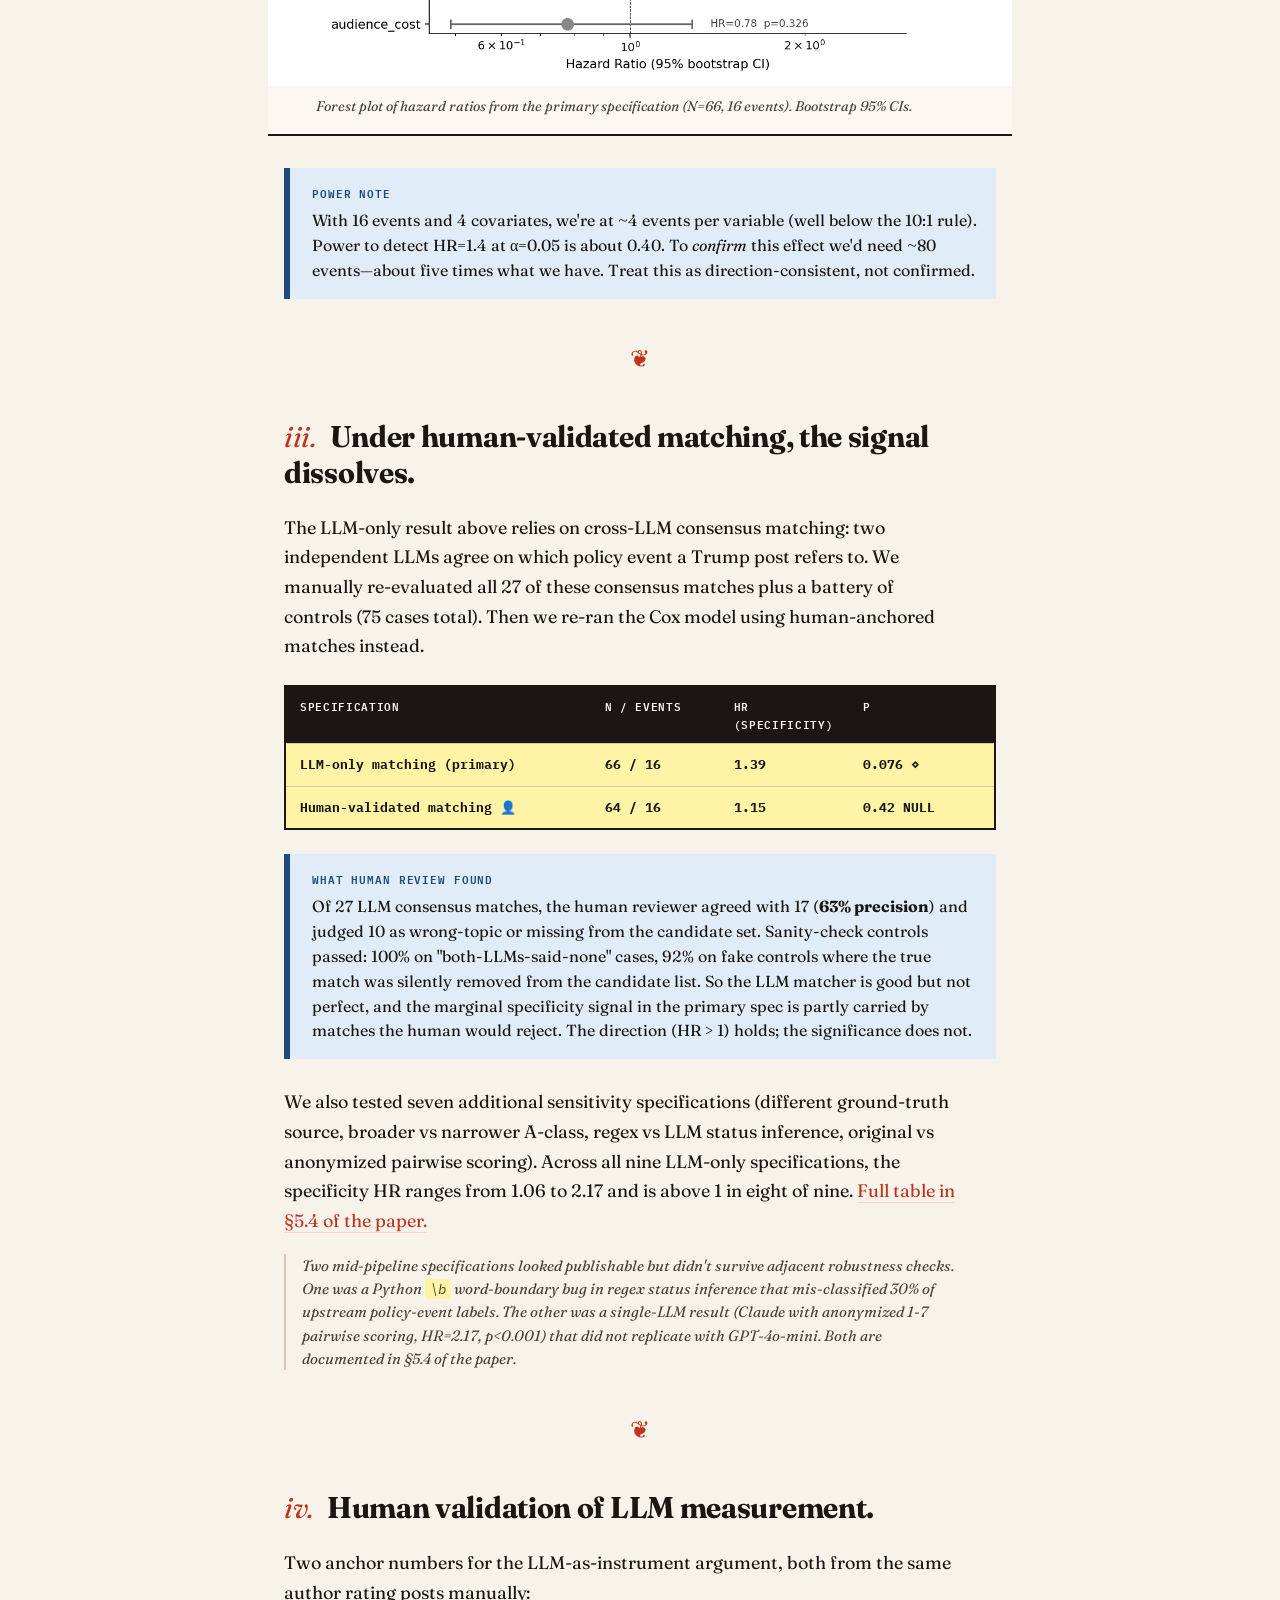
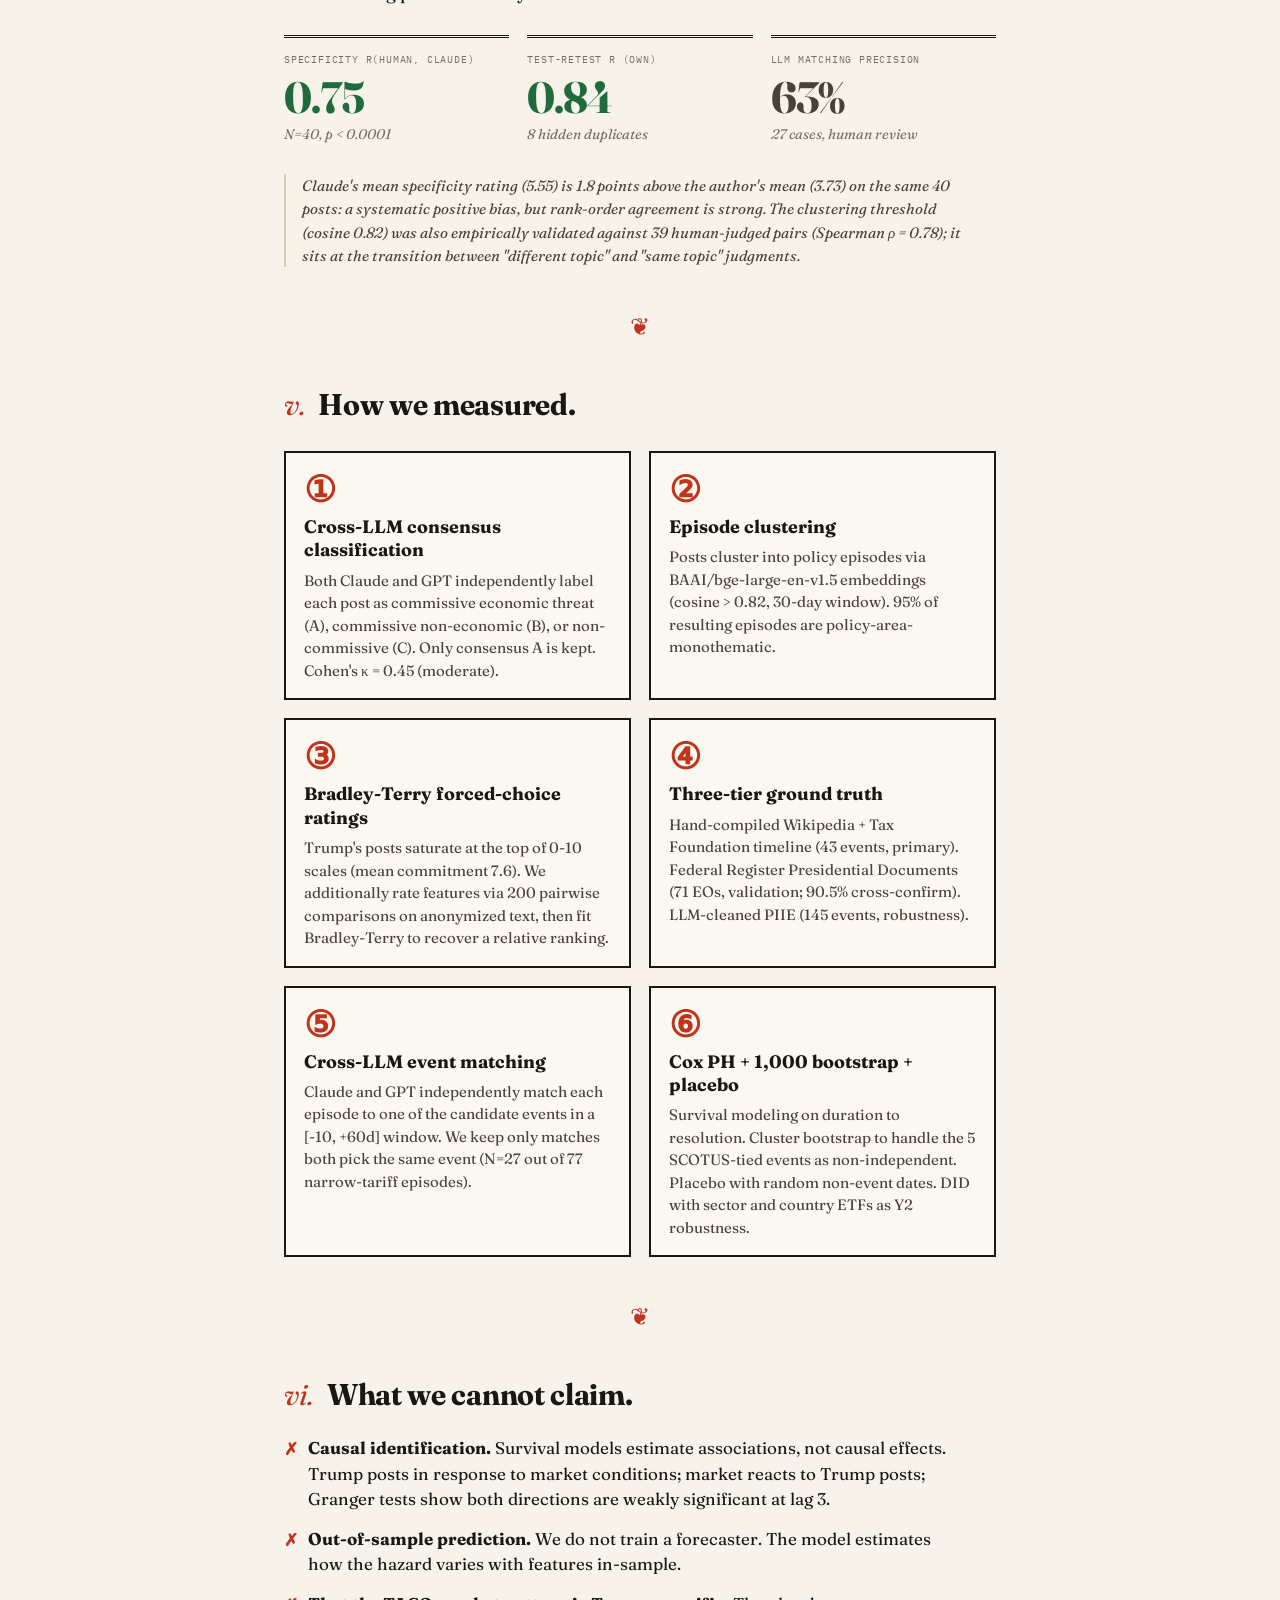
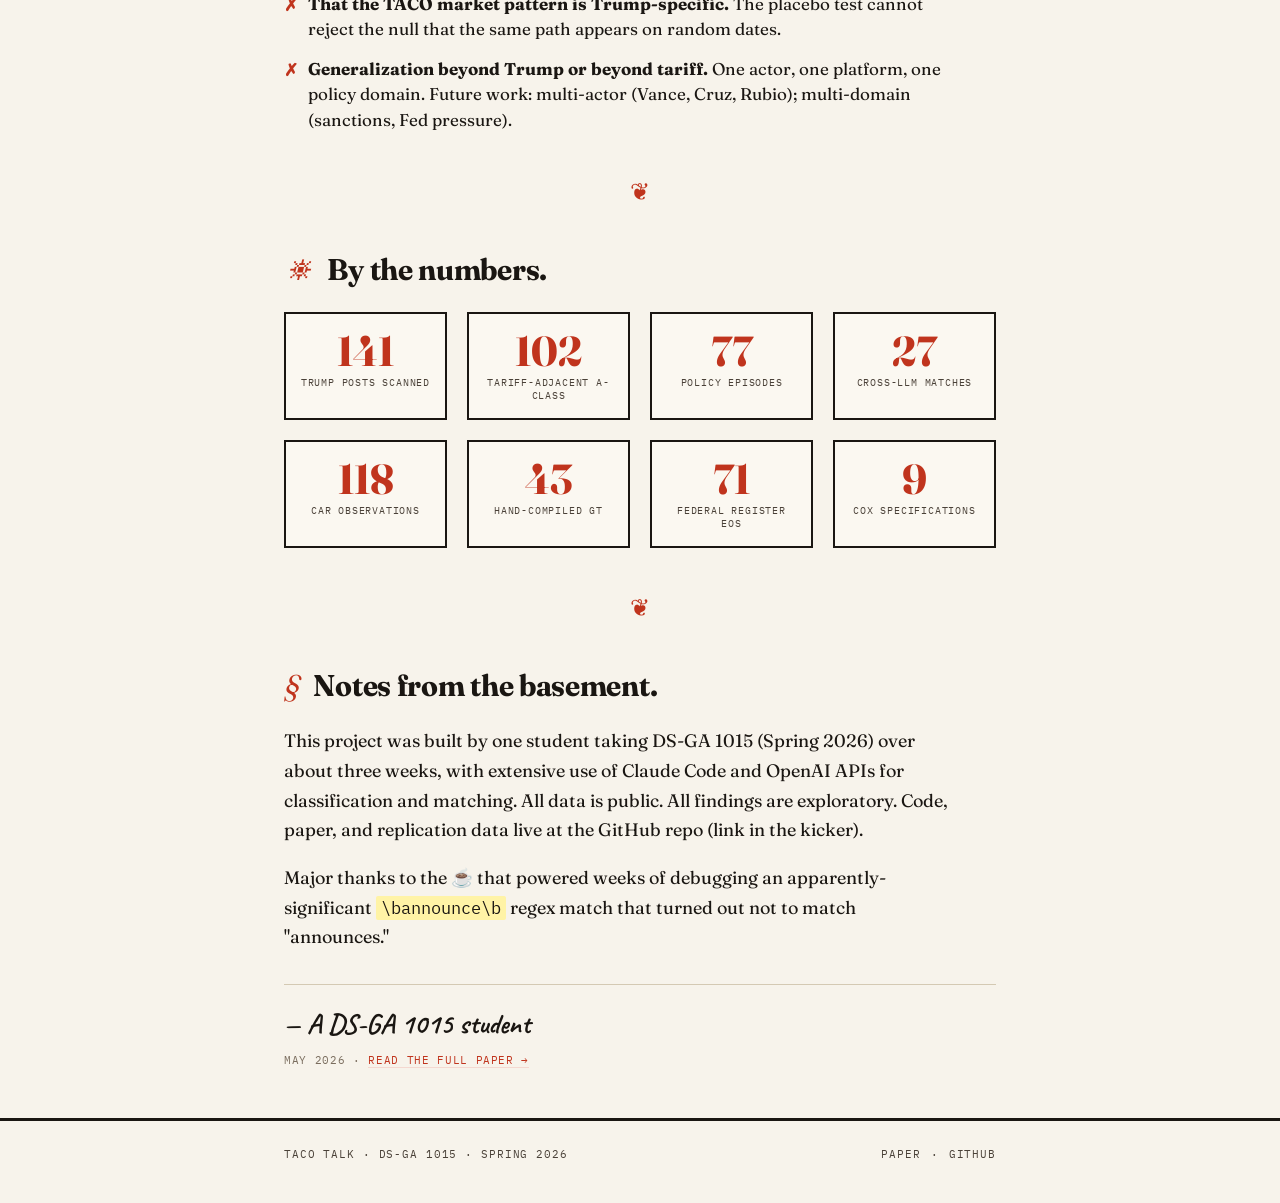
==== commit bbc12433: "Hide internal version names in figure caption" ====
--- a/docs/index.html
+++ b/docs/index.html
@@ -157,8 +157,8 @@
   </div>
 
   <figure class="fig">
-    <img src="./figures/fig_v5_primary_forest.png" alt="V5 primary Cox forest plot">
-    <figcaption>Forest plot of hazard ratios from the primary specification (V5, BT v1, N=66, 16 events). Bootstrap 95% CIs.</figcaption>
+    <img src="./figures/fig_v5_primary_forest.png" alt="Primary Cox forest plot">
+    <figcaption>Forest plot of hazard ratios from the primary specification (N=66, 16 events). Bootstrap 95% CIs.</figcaption>
   </figure>
 
   <div class="callout callout-info">
